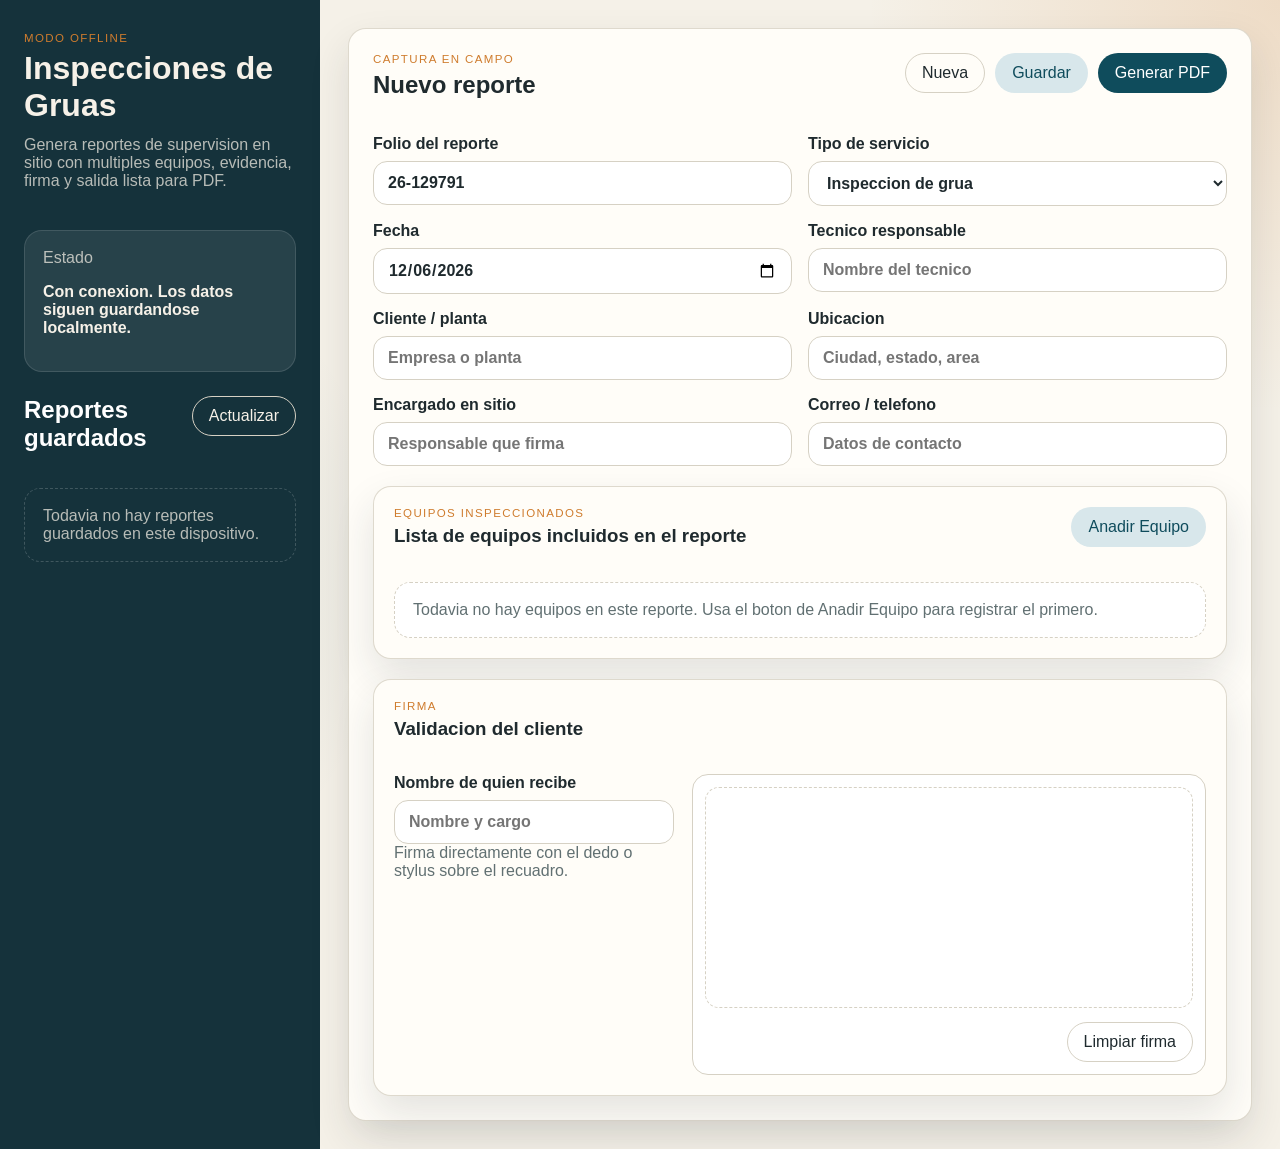
==== New project/index.html @ 4f50bc6b "Add files via upload" ====
<!DOCTYPE html>
<html lang="es">
<head>
  <meta charset="UTF-8">
  <meta name="viewport" content="width=device-width, initial-scale=1.0">
  <meta name="theme-color" content="#0f4c5c">
  <title>Inspecciones de Gruas</title>
  <link rel="manifest" href="manifest.json">
  <link rel="stylesheet" href="styles.css">
</head>
<body>
  <div class="app-shell">
    <aside class="sidebar">
      <div>
        <p class="eyebrow">Modo offline</p>
        <h1>Inspecciones de Gruas</h1>
        <p class="intro">
          Genera reportes de supervision en sitio con multiples equipos, evidencia, firma y salida lista para PDF.
        </p>
      </div>

      <div class="status-card">
        <p class="status-label">Estado</p>
        <p id="connectionStatus" class="status-value">Verificando conectividad...</p>
        <button id="installButton" class="secondary-button" hidden>Instalar app</button>
      </div>

      <section class="saved-section">
        <div class="section-header">
          <h2>Reportes guardados</h2>
          <button id="refreshReportsButton" class="ghost-button" type="button">Actualizar</button>
        </div>
        <div id="savedReports" class="saved-list"></div>
      </section>
    </aside>

    <main class="main-content">
      <section class="panel app-view" id="inspectionView">
        <div class="section-header">
          <div>
            <p class="eyebrow">Captura en campo</p>
            <h2>Nuevo reporte</h2>
          </div>
          <div class="toolbar">
            <button id="newInspectionButton" class="ghost-button" type="button">Nueva</button>
            <button id="saveInspectionButton" class="secondary-button" type="button">Guardar</button>
            <button id="generatePdfButton" class="primary-button" type="button">Generar PDF</button>
          </div>
        </div>

        <form id="inspectionForm">
          <input id="inspectionId" type="hidden">

          <div class="grid two-column">
            <label>
              Folio del reporte
              <input id="reportNumber" name="reportNumber" type="text" placeholder="Ej. 26-140">
            </label>
            <label>
              Tipo de servicio
              <select id="serviceType" name="serviceType">
                <option value="Inspeccion de grua">Inspeccion de grua</option>
                <option value="Mantenimiento correctivo">Mantenimiento correctivo</option>
                <option value="Mantenimiento preventivo">Mantenimiento preventivo</option>
                <option value="Supervision tecnica">Supervision tecnica</option>
              </select>
            </label>
            <label>
              Fecha
              <input id="inspectionDate" name="inspectionDate" type="date" required>
            </label>
            <label>
              Tecnico responsable
              <input id="technicianName" name="technicianName" type="text" placeholder="Nombre del tecnico" required>
            </label>
            <label>
              Cliente / planta
              <input id="plantName" name="plantName" type="text" placeholder="Empresa o planta" required>
            </label>
            <label>
              Ubicacion
              <input id="plantLocation" name="plantLocation" type="text" placeholder="Ciudad, estado, area" required>
            </label>
            <label>
              Encargado en sitio
              <input id="siteContact" name="siteContact" type="text" placeholder="Responsable que firma">
            </label>
            <label>
              Correo / telefono
              <input id="siteContactInfo" name="siteContactInfo" type="text" placeholder="Datos de contacto">
            </label>
          </div>

          <section class="subpanel">
            <div class="section-header">
              <div>
                <p class="eyebrow">Equipos inspeccionados</p>
                <h3>Lista de equipos incluidos en el reporte</h3>
              </div>
              <button id="addEquipmentButton" class="secondary-button" type="button">Anadir Equipo</button>
            </div>
            <div id="equipmentList" class="findings-list"></div>
          </section>

          <section class="subpanel">
            <div class="section-header">
              <div>
                <p class="eyebrow">Firma</p>
                <h3>Validacion del cliente</h3>
              </div>
            </div>

            <div class="signature-layout">
              <div>
                <label>
                  Nombre de quien recibe
                  <input id="receiverName" name="receiverName" type="text" placeholder="Nombre y cargo">
                </label>
                <p class="signature-help">Firma directamente con el dedo o stylus sobre el recuadro.</p>
              </div>
              <div class="signature-box">
                <canvas id="signaturePad" width="600" height="220" aria-label="Area de firma"></canvas>
                <div class="signature-actions">
                  <button id="clearSignatureButton" class="ghost-button" type="button">Limpiar firma</button>
                </div>
              </div>
            </div>
          </section>
        </form>
      </section>

      <section class="panel app-view hidden" id="equipmentEditorView">
        <div class="section-header">
          <div>
            <p class="eyebrow">Equipo</p>
            <h2 id="equipmentEditorTitle">Nuevo equipo</h2>
          </div>
          <div class="toolbar">
            <button id="cancelEquipmentButton" class="ghost-button" type="button">Cancelar</button>
            <button id="saveEquipmentButton" class="primary-button" type="button">Guardar Equipo</button>
          </div>
        </div>

        <form id="equipmentEditorForm">
          <input id="editingEquipmentId" type="hidden">

          <section class="subpanel editor-subpanel">
            <div class="section-header">
              <div>
                <p class="eyebrow">Datos del equipo</p>
                <h3>Caracteristicas de la grua</h3>
              </div>
            </div>

            <div class="grid three-column">
              <label>
                Nombre o tag del equipo
                <input id="equipmentName" type="text" placeholder="Ej. Grua puente linea 3" required>
              </label>
              <label>
                Tipo de grua
                <select id="craneType" name="craneType">
                  <option value="Puente">Puente</option>
                  <option value="Monorriel">Monorriel</option>
                  <option value="Portico">Portico</option>
                  <option value="Pluma">Pluma</option>
                  <option value="Polipasto">Polipasto</option>
                  <option value="Otro">Otro</option>
                </select>
              </label>
              <label>
                Capacidad nominal
                <input id="ratedCapacity" name="ratedCapacity" type="text" placeholder="Ej. 10 ton">
              </label>
              <label>
                Marca / modelo
                <input id="brandModel" name="brandModel" type="text" placeholder="Marca y modelo">
              </label>
              <label>
                Serie / identificacion
                <input id="serialNumber" name="serialNumber" type="text" placeholder="Numero de serie">
              </label>
              <label>
                Claro / longitud
                <input id="spanLength" name="spanLength" type="text" placeholder="Ej. 18 m">
              </label>
              <label>
                Servicio / clase
                <input id="serviceClass" name="serviceClass" type="text" placeholder="Ej. CMAA clase D">
              </label>
              <label>
                Ubicacion puntual del equipo
                <input id="equipmentLocation" type="text" placeholder="Area, nave o linea">
              </label>
            </div>
          </section>

          <section class="subpanel editor-subpanel">
            <div class="section-header">
              <div>
                <p class="eyebrow">Datos del polipasto</p>
                <h3>Informacion complementaria</h3>
              </div>
            </div>

            <div class="grid two-column">
              <label>
                Tipo de polipasto
                <input id="hoistType" type="text" placeholder="Cable, cadena, manual, electrico">
              </label>
              <label>
                Capacidad del polipasto
                <input id="hoistCapacity" type="text" placeholder="Ej. 5 ton">
              </label>
              <label>
                Marca / modelo del polipasto
                <input id="hoistBrandModel" type="text" placeholder="Marca y modelo">
              </label>
              <label>
                Serie del polipasto
                <input id="hoistSerialNumber" type="text" placeholder="Numero de serie">
              </label>
            </div>
          </section>

          <section class="subpanel editor-subpanel">
            <div class="section-header">
              <div>
                <p class="eyebrow">Hallazgos</p>
                <h3>Registro de no conformidades</h3>
              </div>
              <button id="addFindingButton" class="secondary-button" type="button">Anadir Hallazgo</button>
            </div>
            <div id="findingsList" class="findings-list"></div>
          </section>

          <section class="subpanel editor-subpanel">
            <div class="section-header">
              <div>
                <p class="eyebrow">Resumen</p>
                <h3>Conclusiones y acciones</h3>
              </div>
            </div>

            <div class="grid two-column">
              <label>
                Condicion general
                <select id="overallCondition" name="overallCondition">
                  <option value="Bueno">Bueno</option>
                  <option value="Regular">Regular</option>
                  <option value="Malo">Malo</option>
                </select>
              </label>
              <label>
                Proxima inspeccion sugerida
                <input id="nextInspection" name="nextInspection" type="date">
              </label>
            </div>

            <label>
              Resumen del servicio
              <textarea id="serviceSummary" rows="4" placeholder="Describe el alcance realizado para este equipo"></textarea>
            </label>

            <label>
              Recomendaciones
              <textarea id="recommendations" name="recommendations" rows="5" placeholder="Acciones correctivas, prioridades, observaciones al cliente"></textarea>
            </label>
          </section>

          <section class="subpanel editor-subpanel">
            <div class="section-header">
              <div>
                <p class="eyebrow">Evidencia del servicio</p>
                <h3>Fotografias generales del equipo</h3>
              </div>
            </div>

            <label>
              Evidencia fotografica del servicio
              <input id="servicePhotoInput" type="file" accept="image/*" multiple>
            </label>

            <div id="servicePhotoPreview" class="photo-preview large-preview"></div>
          </section>
        </form>
      </section>

      <section class="panel app-view hidden" id="findingEditorView">
        <div class="section-header">
          <div>
            <p class="eyebrow">Hallazgo</p>
            <h2 id="findingEditorTitle">Nuevo hallazgo</h2>
          </div>
          <div class="toolbar">
            <button id="cancelFindingButton" class="ghost-button" type="button">Cancelar</button>
            <button id="saveFindingButton" class="primary-button" type="button">Guardar el Hallazgo</button>
          </div>
        </div>

        <form id="findingEditorForm">
          <input id="editingFindingId" type="hidden">

          <div class="grid two-column">
            <label>
              Categoria del hallazgo
              <select id="findingCategory" required></select>
            </label>
            <label>
              Incidencia
              <select id="findingIncidence" required></select>
            </label>
          </div>

          <label>
            Descripcion del hallazgo
            <textarea id="findingDescription" rows="6" placeholder="Describe con detalle la condicion observada, ubicacion exacta, riesgo y contexto" required></textarea>
          </label>

          <label>
            Evidencia fotografica
            <input id="findingPhotoInput" type="file" accept="image/*" multiple>
          </label>

          <div id="findingPhotoPreview" class="photo-preview large-preview"></div>
        </form>
      </section>
    </main>
  </div>

  <script src="report-template-config.js"></script>
  <script src="finding-catalog-config.js"></script>
  <script src="report-generator.js"></script>
  <script src="app.js"></script>
</body>
</html>
---- New project/styles.css ----
:root {
  --bg: #f5f1e8;
  --panel: #fffdf8;
  --ink: #1f2a2e;
  --muted: #617072;
  --line: #d6d1c4;
  --brand: #0f4c5c;
  --brand-soft: #d8e7eb;
  --accent: #cf7c2e;
  --shadow: 0 18px 40px rgba(31, 42, 46, 0.12);
  --radius: 18px;
}

* {
  box-sizing: border-box;
}

body {
  margin: 0;
  font-family: "Segoe UI", Tahoma, Geneva, Verdana, sans-serif;
  color: var(--ink);
  background:
    radial-gradient(circle at top right, rgba(207, 124, 46, 0.18), transparent 24%),
    radial-gradient(circle at left center, rgba(15, 76, 92, 0.16), transparent 28%),
    var(--bg);
}

button,
input,
select,
textarea {
  font: inherit;
}

.app-shell {
  display: grid;
  grid-template-columns: 320px minmax(0, 1fr);
  min-height: 100vh;
}

.sidebar {
  display: flex;
  flex-direction: column;
  gap: 24px;
  padding: 32px 24px;
  background: #15323b;
  color: #f6f1e8;
}

.main-content {
  padding: 28px;
}

.panel,
.subpanel,
.status-card,
.finding-list-card {
  background: var(--panel);
  border: 1px solid rgba(214, 209, 196, 0.8);
  border-radius: var(--radius);
  box-shadow: var(--shadow);
}

.panel {
  padding: 24px;
}

.subpanel {
  padding: 20px;
  margin-top: 20px;
}

.status-card {
  padding: 18px;
  background: rgba(255, 253, 248, 0.08);
  border-color: rgba(255, 255, 255, 0.12);
  box-shadow: none;
}

.eyebrow {
  margin: 0 0 6px;
  text-transform: uppercase;
  letter-spacing: 0.12em;
  font-size: 0.72rem;
  color: var(--accent);
}

h1,
h2,
h3,
h4,
p {
  margin-top: 0;
}

h1 {
  font-size: 2rem;
  margin-bottom: 12px;
}

.intro,
.status-label,
.signature-help {
  color: var(--muted);
}

.sidebar .intro,
.sidebar .status-label {
  color: rgba(246, 241, 232, 0.72);
}

.status-value {
  font-weight: 700;
}

.section-header {
  display: flex;
  justify-content: space-between;
  align-items: flex-start;
  gap: 12px;
  margin-bottom: 16px;
}

.toolbar {
  display: flex;
  gap: 10px;
  flex-wrap: wrap;
}

.primary-button,
.secondary-button,
.ghost-button {
  border-radius: 999px;
  padding: 10px 16px;
  border: 1px solid transparent;
  cursor: pointer;
}

.primary-button {
  background: var(--brand);
  color: white;
}

.secondary-button {
  background: var(--brand-soft);
  color: var(--brand);
}

.ghost-button {
  background: transparent;
  color: inherit;
  border-color: var(--line);
}

.grid {
  display: grid;
  gap: 16px;
}

.two-column {
  grid-template-columns: repeat(2, minmax(0, 1fr));
}

.three-column {
  grid-template-columns: repeat(3, minmax(0, 1fr));
}

label {
  display: flex;
  flex-direction: column;
  gap: 8px;
  font-weight: 600;
}

input,
select,
textarea {
  width: 100%;
  border: 1px solid var(--line);
  border-radius: 14px;
  padding: 12px 14px;
  background: white;
  color: var(--ink);
}

textarea {
  resize: vertical;
}

.checkbox-grid {
  display: grid;
  grid-template-columns: repeat(auto-fit, minmax(160px, 1fr));
  gap: 12px;
}

.checkbox-card {
  flex-direction: row;
  align-items: center;
  font-weight: 500;
  padding: 12px 14px;
  border: 1px solid var(--line);
  border-radius: 14px;
  background: #fff;
}

.checkbox-card input {
  width: auto;
}

.findings-list,
.saved-list {
  display: grid;
  gap: 14px;
}

.finding-list-card {
  display: block;
  width: 100%;
  padding: 16px;
  cursor: pointer;
  text-align: left;
  transition: transform 0.16s ease, border-color 0.16s ease;
}

.finding-list-card:hover {
  transform: translateY(-1px);
  border-color: var(--brand);
}

.finding-list-card p:last-child,
.saved-card p:last-child {
  margin-bottom: 0;
}

.finding-meta {
  display: flex;
  gap: 10px;
  flex-wrap: wrap;
  color: var(--muted);
  font-size: 0.95rem;
  margin-bottom: 10px;
}

.large-preview {
  margin-top: 8px;
}

.photo-preview {
  display: grid;
  grid-template-columns: repeat(auto-fit, minmax(120px, 1fr));
  gap: 12px;
}

.photo-thumb {
  position: relative;
  border-radius: 16px;
  overflow: hidden;
  border: 1px solid var(--line);
  aspect-ratio: 4 / 3;
  background: #f0ece3;
}

.photo-thumb img {
  width: 100%;
  height: 100%;
  object-fit: cover;
}

.photo-remove {
  position: absolute;
  top: 8px;
  right: 8px;
  border: none;
  border-radius: 999px;
  background: rgba(21, 50, 59, 0.85);
  color: white;
  width: 32px;
  height: 32px;
  cursor: pointer;
}

.saved-card {
  border: 1px solid rgba(255, 255, 255, 0.12);
  border-radius: 16px;
  padding: 14px;
  background: rgba(255, 255, 255, 0.04);
}

.saved-actions {
  display: flex;
  gap: 8px;
  flex-wrap: wrap;
}

.signature-layout {
  display: grid;
  grid-template-columns: 280px minmax(0, 1fr);
  gap: 18px;
  align-items: start;
}

.signature-box {
  border: 1px solid var(--line);
  border-radius: 16px;
  background: white;
  padding: 12px;
}

#signaturePad {
  width: 100%;
  border: 1px dashed var(--line);
  border-radius: 14px;
  background: #fff;
  touch-action: none;
}

.signature-actions {
  display: flex;
  justify-content: flex-end;
  margin-top: 10px;
}

.empty-state {
  padding: 18px;
  border: 1px dashed rgba(255, 255, 255, 0.18);
  border-radius: 16px;
  color: rgba(246, 241, 232, 0.72);
}

.inline-empty-state {
  padding: 18px;
  border: 1px dashed var(--line);
  border-radius: 16px;
  color: var(--muted);
  background: white;
}

.saved-section h2 {
  color: white;
}

.hidden {
  display: none;
}

@media (max-width: 1080px) {
  .app-shell,
  .signature-layout,
  .three-column,
  .two-column {
    grid-template-columns: 1fr;
  }
}

@media (max-width: 820px) {
  .app-shell {
    grid-template-columns: 1fr;
  }

  .sidebar,
  .main-content {
    padding: 18px;
  }

  .panel {
    padding: 18px;
  }

  .section-header {
    flex-direction: column;
  }
}

@media print {
  body {
    background: white;
  }

  .sidebar,
  .toolbar,
  #addFindingButton,
  .photo-remove,
  .secondary-button,
  .ghost-button,
  #findingEditorView,
  .signature-actions {
    display: none !important;
  }

  .panel,
  .subpanel,
  .finding-list-card {
    box-shadow: none;
    border: 1px solid #999;
    break-inside: avoid;
  }

  .main-content {
    padding: 0;
  }
}
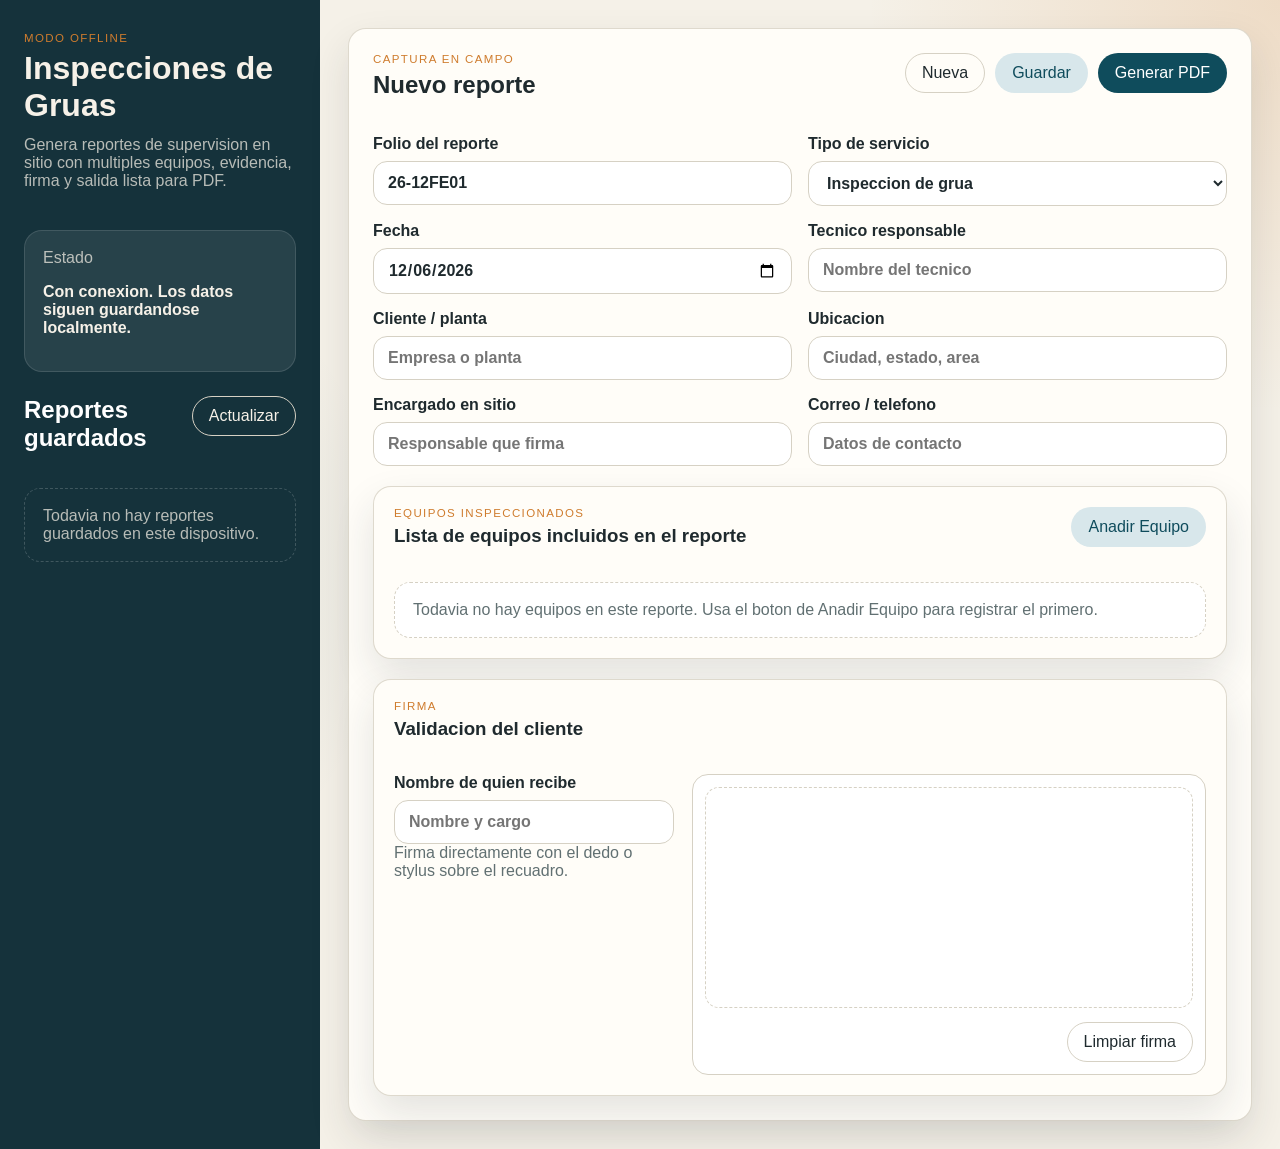
==== commit 31585b6e: "Add files via upload" ====
--- a/New project/index.html
+++ b/New project/index.html
@@ -276,10 +276,12 @@
               </div>
             </div>
 
-            <label>
-              Evidencia fotografica del servicio
-              <input id="servicePhotoInput" type="file" accept="image/*" multiple>
-            </label>
+            <div class="upload-actions">
+              <button id="servicePhotoGalleryButton" class="secondary-button" type="button">Elegir de galeria</button>
+              <button id="servicePhotoCameraButton" class="ghost-button" type="button">Tomar foto</button>
+            </div>
+            <input id="servicePhotoGalleryInput" class="file-input-hidden" type="file" accept="image/*" multiple>
+            <input id="servicePhotoCameraInput" class="file-input-hidden" type="file" accept="image/*" capture="environment" multiple>
 
             <div id="servicePhotoPreview" class="photo-preview large-preview"></div>
           </section>
@@ -317,10 +319,12 @@
             <textarea id="findingDescription" rows="6" placeholder="Describe con detalle la condicion observada, ubicacion exacta, riesgo y contexto" required></textarea>
           </label>
 
-          <label>
-            Evidencia fotografica
-            <input id="findingPhotoInput" type="file" accept="image/*" multiple>
-          </label>
+          <div class="upload-actions">
+            <button id="findingPhotoGalleryButton" class="secondary-button" type="button">Elegir de galeria</button>
+            <button id="findingPhotoCameraButton" class="ghost-button" type="button">Tomar foto</button>
+          </div>
+          <input id="findingPhotoGalleryInput" class="file-input-hidden" type="file" accept="image/*" multiple>
+          <input id="findingPhotoCameraInput" class="file-input-hidden" type="file" accept="image/*" capture="environment" multiple>
 
           <div id="findingPhotoPreview" class="photo-preview large-preview"></div>
         </form>
--- a/New project/styles.css
+++ b/New project/styles.css
@@ -251,6 +251,17 @@
   gap: 12px;
 }
 
+.upload-actions {
+  display: flex;
+  gap: 10px;
+  flex-wrap: wrap;
+  margin-bottom: 12px;
+}
+
+.file-input-hidden {
+  display: none;
+}
+
 .photo-thumb {
   position: relative;
   border-radius: 16px;
